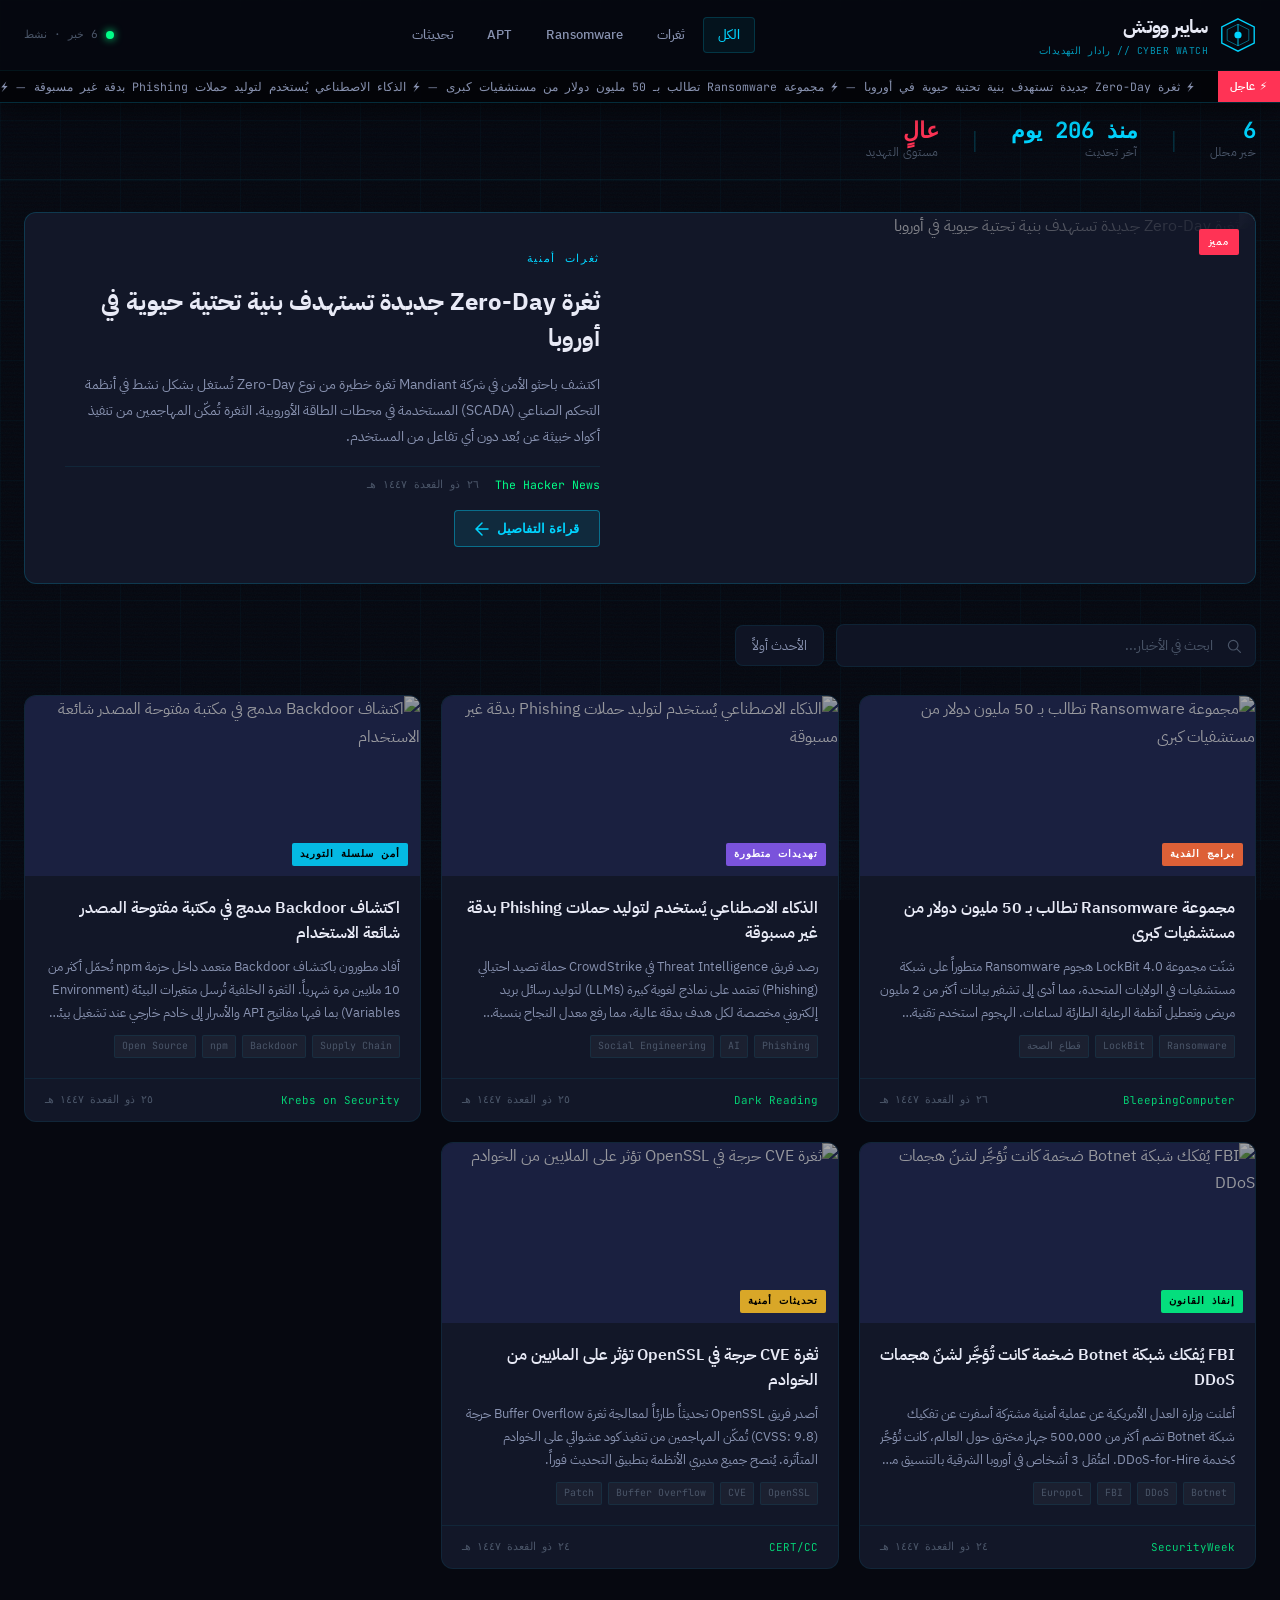
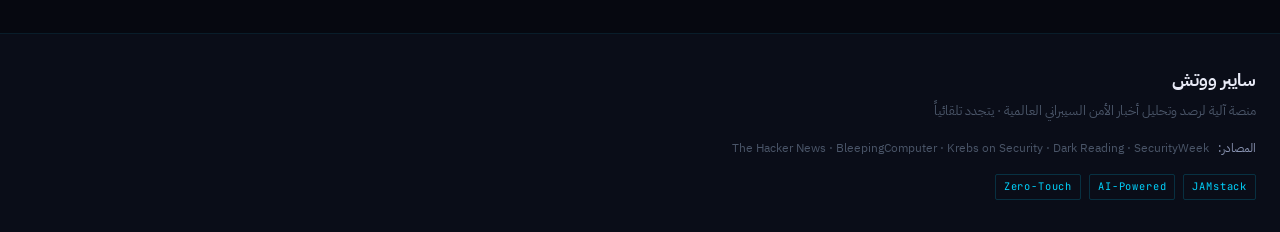
==== index.html @ a2f78c97 "Add files via upload" ====
<!DOCTYPE html>
<html lang="ar" dir="rtl">
<head>
  <meta charset="UTF-8" />
  <meta name="viewport" content="width=device-width, initial-scale=1.0" />
  <title>سايبر ووتش | أخبار الأمن السيبراني</title>
  <meta name="description" content="منصة متخصصة في أخبار الأمن السيبراني العالمية بالعربية" />
  <link rel="preconnect" href="https://fonts.googleapis.com" />
  <link rel="preconnect" href="https://fonts.gstatic.com" crossorigin />
  <link href="https://fonts.googleapis.com/css2?family=IBM+Plex+Sans+Arabic:wght@300;400;500;600;700&family=JetBrains+Mono:wght@400;700&display=swap" rel="stylesheet" />
  <link rel="stylesheet" href="css/style.css" />
</head>
<body>

  <!-- ═══ NOISE OVERLAY ═══ -->
  <div class="noise-overlay" aria-hidden="true"></div>

  <!-- ═══ SCAN LINE EFFECT ═══ -->
  <div class="scanline" aria-hidden="true"></div>

  <!-- ═══ HEADER ═══ -->
  <header class="site-header">
    <div class="header-inner">
      <div class="logo-group">
        <div class="logo-icon" aria-hidden="true">
          <svg viewBox="0 0 40 40" fill="none" xmlns="http://www.w3.org/2000/svg">
            <polygon points="20,2 38,11 38,29 20,38 2,29 2,11" stroke="currentColor" stroke-width="1.5" fill="none"/>
            <polygon points="20,8 32,14 32,26 20,32 8,26 8,14" stroke="currentColor" stroke-width="1" fill="none" opacity="0.5"/>
            <circle cx="20" cy="20" r="4" fill="currentColor"/>
            <line x1="20" y1="8" x2="20" y2="16" stroke="currentColor" stroke-width="1"/>
            <line x1="20" y1="24" x2="20" y2="32" stroke="currentColor" stroke-width="1"/>
          </svg>
        </div>
        <div class="logo-text">
          <span class="logo-main">سايبر ووتش</span>
          <span class="logo-sub">CYBER WATCH // رادار التهديدات</span>
        </div>
      </div>

      <nav class="header-nav" aria-label="التنقل الرئيسي">
        <a href="#" class="nav-link active" data-filter="all">الكل</a>
        <a href="#" class="nav-link" data-filter="ثغرات أمنية">ثغرات</a>
        <a href="#" class="nav-link" data-filter="برامج الفدية">Ransomware</a>
        <a href="#" class="nav-link" data-filter="تهديدات متطورة">APT</a>
        <a href="#" class="nav-link" data-filter="تحديثات أمنية">تحديثات</a>
      </nav>

      <div class="header-status">
        <span class="status-dot" aria-label="النظام نشط"></span>
        <span class="status-text" id="statusText">جارٍ التحميل...</span>
      </div>
    </div>

    <!-- TICKER -->
    <div class="ticker-wrap" aria-label="شريط أخبار عاجلة">
      <div class="ticker-label">⚡ عاجل</div>
      <div class="ticker-track" id="tickerTrack">
        <span>تحميل الأخبار...</span>
      </div>
    </div>
  </header>

  <!-- ═══ HERO STATS ═══ -->
  <section class="stats-bar" aria-label="إحصائيات سريعة">
    <div class="stat-item">
      <span class="stat-number" id="totalArticles">—</span>
      <span class="stat-label">خبر محلل</span>
    </div>
    <div class="stat-divider" aria-hidden="true">|</div>
    <div class="stat-item">
      <span class="stat-number" id="lastUpdate">—</span>
      <span class="stat-label">آخر تحديث</span>
    </div>
    <div class="stat-divider" aria-hidden="true">|</div>
    <div class="stat-item">
      <span class="stat-number threat-level" id="threatLevel">عالٍ</span>
      <span class="stat-label">مستوى التهديد</span>
    </div>
  </section>

  <!-- ═══ MAIN CONTENT ═══ -->
  <main class="site-main" id="main-content">

    <!-- FEATURED ARTICLE -->
    <section class="featured-section" aria-label="الخبر المميز">
      <div id="featuredArticle" class="featured-placeholder">
        <div class="skeleton-featured"></div>
      </div>
    </section>

    <!-- SEARCH & FILTER -->
    <div class="controls-bar">
      <div class="search-wrap">
        <svg class="search-icon" viewBox="0 0 20 20" fill="none" aria-hidden="true">
          <circle cx="9" cy="9" r="6" stroke="currentColor" stroke-width="1.5"/>
          <line x1="13.5" y1="13.5" x2="18" y2="18" stroke="currentColor" stroke-width="1.5" stroke-linecap="round"/>
        </svg>
        <input type="search" id="searchInput" class="search-input" placeholder="ابحث في الأخبار..." aria-label="بحث في الأخبار" />
      </div>
      <div class="sort-wrap">
        <select id="sortSelect" class="sort-select" aria-label="ترتيب النتائج">
          <option value="newest">الأحدث أولاً</option>
          <option value="oldest">الأقدم أولاً</option>
        </select>
      </div>
    </div>

    <!-- ARTICLES GRID -->
    <section class="articles-section" aria-label="الأخبار">
      <div class="grid-container" id="articlesGrid" role="list">
        <!-- Skeleton loaders -->
        <div class="skeleton-card" aria-hidden="true"></div>
        <div class="skeleton-card" aria-hidden="true"></div>
        <div class="skeleton-card" aria-hidden="true"></div>
        <div class="skeleton-card" aria-hidden="true"></div>
        <div class="skeleton-card" aria-hidden="true"></div>
      </div>

      <div class="empty-state hidden" id="emptyState" role="status">
        <div class="empty-icon" aria-hidden="true">⚠</div>
        <p>لا توجد نتائج مطابقة</p>
      </div>

      <div class="error-state hidden" id="errorState" role="alert">
        <div class="error-icon" aria-hidden="true">✕</div>
        <p id="errorMessage">حدث خطأ في تحميل البيانات</p>
        <button class="retry-btn" id="retryBtn">إعادة المحاولة</button>
      </div>
    </section>
  </main>

  <!-- ═══ ARTICLE MODAL ═══ -->
  <div class="modal-overlay hidden" id="articleModal" role="dialog" aria-modal="true" aria-labelledby="modalTitle">
    <div class="modal-box">
      <button class="modal-close" id="modalClose" aria-label="إغلاق">✕</button>
      <div class="modal-content" id="modalContent"></div>
    </div>
  </div>

  <!-- ═══ FOOTER ═══ -->
  <footer class="site-footer">
    <div class="footer-inner">
      <div class="footer-brand">
        <span class="footer-logo">سايبر ووتش</span>
        <p>منصة آلية لرصد وتحليل أخبار الأمن السيبراني العالمية · يتجدد تلقائياً</p>
      </div>
      <div class="footer-sources">
        <span class="footer-label">المصادر:</span>
        <span>The Hacker News · BleepingComputer · Krebs on Security · Dark Reading · SecurityWeek</span>
      </div>
      <div class="footer-tech">
        <span class="tech-badge">JAMstack</span>
        <span class="tech-badge">AI-Powered</span>
        <span class="tech-badge">Zero-Touch</span>
      </div>
    </div>
  </footer>

  <script src="js/script.js"></script>
</body>
</html>
---- css/style.css ----
/* ═══════════════════════════════════════════════════════
   CYBER WATCH — CYBERSECURITY NEWS PLATFORM
   Dark Mode · Arabic RTL · JAMstack
═══════════════════════════════════════════════════════ */

/* ── TOKENS ─────────────────────────────────────────── */
:root {
  --bg-void:        #060810;
  --bg-deep:        #0a0d18;
  --bg-surface:     #0f1424;
  --bg-card:        #121728;
  --bg-card-hover:  #161d35;
  --bg-elevated:    #1a2040;

  --accent-cyan:    #00d4ff;
  --accent-green:   #00ff88;
  --accent-red:     #ff3355;
  --accent-orange:  #ff6b35;
  --accent-purple:  #8b5cf6;

  --text-primary:   #e8eaf6;
  --text-secondary: #8892b0;
  --text-muted:     #4a5568;
  --text-accent:    #00d4ff;

  --border-dim:     rgba(0, 212, 255, 0.08);
  --border-mid:     rgba(0, 212, 255, 0.18);
  --border-bright:  rgba(0, 212, 255, 0.4);

  --glow-cyan:      0 0 20px rgba(0, 212, 255, 0.15);
  --glow-green:     0 0 20px rgba(0, 255, 136, 0.15);
  --glow-red:       0 0 20px rgba(255, 51, 85, 0.2);

  --font-arabic:    'IBM Plex Sans Arabic', system-ui, sans-serif;
  --font-mono:      'JetBrains Mono', 'Courier New', monospace;

  --radius-sm:      4px;
  --radius-md:      8px;
  --radius-lg:      12px;

  --transition:     all 0.25s cubic-bezier(0.4, 0, 0.2, 1);
}

/* ── RESET & BASE ────────────────────────────────────── */
*, *::before, *::after {
  box-sizing: border-box;
  margin: 0;
  padding: 0;
}

html {
  scroll-behavior: smooth;
  font-size: 16px;
}

body {
  font-family: var(--font-arabic);
  background-color: var(--bg-void);
  color: var(--text-primary);
  min-height: 100vh;
  overflow-x: hidden;
  direction: rtl;
  line-height: 1.7;
}

/* ── ATMOSPHERIC EFFECTS ─────────────────────────────── */
.noise-overlay {
  position: fixed;
  inset: 0;
  pointer-events: none;
  z-index: 0;
  opacity: 0.03;
  background-image: url("data:image/svg+xml,%3Csvg viewBox='0 0 200 200' xmlns='http://www.w3.org/2000/svg'%3E%3Cfilter id='n'%3E%3CfeTurbulence type='fractalNoise' baseFrequency='0.9' numOctaves='4' stitchTiles='stitch'/%3E%3C/filter%3E%3Crect width='100%25' height='100%25' filter='url(%23n)' opacity='1'/%3E%3C/svg%3E");
  background-size: 200px;
}

.scanline {
  position: fixed;
  inset: 0;
  pointer-events: none;
  z-index: 1;
  background: repeating-linear-gradient(
    0deg,
    transparent,
    transparent 2px,
    rgba(0, 212, 255, 0.01) 2px,
    rgba(0, 212, 255, 0.01) 4px
  );
}

/* Grid background */
body::before {
  content: '';
  position: fixed;
  inset: 0;
  background-image:
    linear-gradient(rgba(0, 212, 255, 0.03) 1px, transparent 1px),
    linear-gradient(90deg, rgba(0, 212, 255, 0.03) 1px, transparent 1px);
  background-size: 60px 60px;
  pointer-events: none;
  z-index: 0;
}

/* ── HEADER ─────────────────────────────────────────── */
.site-header {
  position: sticky;
  top: 0;
  z-index: 100;
  background: rgba(6, 8, 16, 0.92);
  backdrop-filter: blur(20px);
  -webkit-backdrop-filter: blur(20px);
  border-bottom: 1px solid var(--border-mid);
  box-shadow: 0 4px 30px rgba(0, 0, 0, 0.5);
}

.header-inner {
  max-width: 1400px;
  margin: 0 auto;
  padding: 0 24px;
  height: 70px;
  display: flex;
  align-items: center;
  gap: 32px;
}

/* Logo */
.logo-group {
  display: flex;
  align-items: center;
  gap: 12px;
  flex-shrink: 0;
}

.logo-icon {
  width: 36px;
  height: 36px;
  color: var(--accent-cyan);
  animation: hexPulse 3s ease-in-out infinite;
}

@keyframes hexPulse {
  0%, 100% { opacity: 1; filter: drop-shadow(0 0 6px var(--accent-cyan)); }
  50% { opacity: 0.7; filter: drop-shadow(0 0 12px var(--accent-cyan)); }
}

.logo-text {
  display: flex;
  flex-direction: column;
}

.logo-main {
  font-size: 1.2rem;
  font-weight: 700;
  color: var(--text-primary);
  letter-spacing: -0.02em;
}

.logo-sub {
  font-family: var(--font-mono);
  font-size: 0.6rem;
  color: var(--accent-cyan);
  letter-spacing: 0.05em;
  opacity: 0.7;
}

/* Nav */
.header-nav {
  display: flex;
  gap: 4px;
  flex: 1;
  justify-content: center;
}

.nav-link {
  font-family: var(--font-arabic);
  font-size: 0.82rem;
  font-weight: 500;
  color: var(--text-secondary);
  text-decoration: none;
  padding: 6px 14px;
  border-radius: var(--radius-sm);
  border: 1px solid transparent;
  transition: var(--transition);
  cursor: pointer;
}

.nav-link:hover,
.nav-link.active {
  color: var(--accent-cyan);
  border-color: var(--border-mid);
  background: rgba(0, 212, 255, 0.06);
}

/* Status */
.header-status {
  display: flex;
  align-items: center;
  gap: 8px;
  flex-shrink: 0;
}

.status-dot {
  width: 8px;
  height: 8px;
  border-radius: 50%;
  background: var(--accent-green);
  box-shadow: 0 0 8px var(--accent-green);
  animation: blink 2s ease-in-out infinite;
}

@keyframes blink {
  0%, 100% { opacity: 1; }
  50% { opacity: 0.3; }
}

.status-text {
  font-family: var(--font-mono);
  font-size: 0.7rem;
  color: var(--text-muted);
}

/* Ticker */
.ticker-wrap {
  background: rgba(0, 0, 0, 0.4);
  border-top: 1px solid var(--border-dim);
  height: 32px;
  display: flex;
  align-items: center;
  overflow: hidden;
}

.ticker-label {
  flex-shrink: 0;
  background: var(--accent-red);
  color: white;
  font-size: 0.7rem;
  font-weight: 700;
  padding: 0 12px;
  height: 100%;
  display: flex;
  align-items: center;
  letter-spacing: 0.05em;
}

.ticker-track {
  font-family: var(--font-mono);
  font-size: 0.72rem;
  color: var(--text-secondary);
  padding: 0 24px;
  white-space: nowrap;
  animation: tickerScroll 40s linear infinite;
}

@keyframes tickerScroll {
  from { transform: translateX(-100%); }
  to   { transform: translateX(100vw); }
}

/* ── STATS BAR ──────────────────────────────────────── */
.stats-bar {
  position: relative;
  z-index: 1;
  max-width: 1400px;
  margin: 0 auto;
  padding: 16px 24px;
  display: flex;
  align-items: center;
  gap: 32px;
  border-bottom: 1px solid var(--border-dim);
}

.stat-item {
  display: flex;
  flex-direction: column;
  gap: 2px;
}

.stat-number {
  font-family: var(--font-mono);
  font-size: 1.4rem;
  font-weight: 700;
  color: var(--accent-cyan);
  line-height: 1;
}

.stat-number.threat-level {
  color: var(--accent-red);
}

.stat-label {
  font-size: 0.72rem;
  color: var(--text-muted);
  letter-spacing: 0.03em;
}

.stat-divider {
  color: var(--border-mid);
  font-size: 1.5rem;
}

/* ── MAIN CONTENT ───────────────────────────────────── */
.site-main {
  position: relative;
  z-index: 1;
  max-width: 1400px;
  margin: 0 auto;
  padding: 32px 24px 64px;
}

/* ── FEATURED ARTICLE ───────────────────────────────── */
.featured-section {
  margin-bottom: 40px;
}

.featured-card {
  position: relative;
  border-radius: var(--radius-lg);
  border: 1px solid var(--border-mid);
  overflow: hidden;
  background: var(--bg-card);
  display: grid;
  grid-template-columns: 1fr 1fr;
  min-height: 340px;
  cursor: pointer;
  transition: var(--transition);
}

.featured-card:hover {
  border-color: var(--border-bright);
  box-shadow: var(--glow-cyan);
  transform: translateY(-2px);
}

.featured-image-wrap {
  position: relative;
  overflow: hidden;
}

.featured-image-wrap img {
  width: 100%;
  height: 100%;
  object-fit: cover;
  transition: transform 0.6s ease;
  filter: brightness(0.6) saturate(0.8);
}

.featured-card:hover .featured-image-wrap img {
  transform: scale(1.04);
}

.featured-image-wrap::after {
  content: '';
  position: absolute;
  inset: 0;
  background: linear-gradient(90deg, transparent 40%, var(--bg-card) 100%);
}

.featured-badge {
  position: absolute;
  top: 16px;
  right: 16px;
  z-index: 2;
  background: var(--accent-red);
  color: white;
  font-size: 0.65rem;
  font-weight: 700;
  padding: 4px 10px;
  border-radius: 2px;
  letter-spacing: 0.1em;
}

.featured-body {
  padding: 36px 40px;
  display: flex;
  flex-direction: column;
  justify-content: center;
  gap: 16px;
}

.featured-category {
  font-family: var(--font-mono);
  font-size: 0.7rem;
  color: var(--accent-cyan);
  text-transform: uppercase;
  letter-spacing: 0.15em;
}

.featured-title {
  font-size: 1.5rem;
  font-weight: 700;
  line-height: 1.5;
  color: var(--text-primary);
}

.featured-summary {
  font-size: 0.9rem;
  color: var(--text-secondary);
  line-height: 1.8;
  display: -webkit-box;
  -webkit-line-clamp: 3;
  -webkit-box-orient: vertical;
  overflow: hidden;
}

.featured-meta {
  display: flex;
  align-items: center;
  gap: 16px;
  padding-top: 8px;
  border-top: 1px solid var(--border-dim);
}

.meta-source {
  font-family: var(--font-mono);
  font-size: 0.72rem;
  color: var(--accent-green);
}

.meta-date {
  font-family: var(--font-mono);
  font-size: 0.7rem;
  color: var(--text-muted);
}

.featured-cta {
  display: inline-flex;
  align-items: center;
  gap: 8px;
  background: rgba(0, 212, 255, 0.1);
  border: 1px solid var(--border-bright);
  color: var(--accent-cyan);
  padding: 10px 20px;
  border-radius: var(--radius-sm);
  font-size: 0.82rem;
  font-weight: 600;
  text-decoration: none;
  cursor: pointer;
  transition: var(--transition);
  align-self: flex-start;
}

.featured-cta:hover {
  background: rgba(0, 212, 255, 0.18);
}

/* ── CONTROLS ───────────────────────────────────────── */
.controls-bar {
  display: flex;
  gap: 12px;
  margin-bottom: 28px;
  align-items: center;
}

.search-wrap {
  position: relative;
  flex: 1;
  max-width: 420px;
}

.search-icon {
  position: absolute;
  right: 14px;
  top: 50%;
  transform: translateY(-50%);
  width: 16px;
  height: 16px;
  color: var(--text-muted);
  pointer-events: none;
}

.search-input {
  width: 100%;
  background: var(--bg-surface);
  border: 1px solid var(--border-dim);
  border-radius: var(--radius-md);
  color: var(--text-primary);
  font-family: var(--font-arabic);
  font-size: 0.88rem;
  padding: 10px 42px 10px 16px;
  transition: var(--transition);
  outline: none;
  direction: rtl;
}

.search-input::placeholder { color: var(--text-muted); }

.search-input:focus {
  border-color: var(--border-bright);
  background: var(--bg-card);
  box-shadow: var(--glow-cyan);
}

.sort-select {
  background: var(--bg-surface);
  border: 1px solid var(--border-dim);
  border-radius: var(--radius-md);
  color: var(--text-secondary);
  font-family: var(--font-arabic);
  font-size: 0.82rem;
  padding: 10px 16px;
  cursor: pointer;
  transition: var(--transition);
  outline: none;
  appearance: none;
}

.sort-select:focus {
  border-color: var(--border-bright);
}

/* ── NEWS GRID ──────────────────────────────────────── */
.grid-container {
  display: grid;
  grid-template-columns: repeat(3, 1fr);
  gap: 20px;
}

/* ── NEWS CARD ──────────────────────────────────────── */
.news-card {
  background: var(--bg-card);
  border: 1px solid var(--border-dim);
  border-radius: var(--radius-lg);
  overflow: hidden;
  cursor: pointer;
  transition: var(--transition);
  display: flex;
  flex-direction: column;
  position: relative;
  animation: cardIn 0.5s ease both;
}

@keyframes cardIn {
  from { opacity: 0; transform: translateY(16px); }
  to   { opacity: 1; transform: translateY(0); }
}

.news-card:hover {
  border-color: var(--border-bright);
  background: var(--bg-card-hover);
  box-shadow: var(--glow-cyan);
  transform: translateY(-3px);
}

/* Accent line on hover */
.news-card::before {
  content: '';
  position: absolute;
  top: 0;
  right: 0;
  left: 0;
  height: 2px;
  background: linear-gradient(90deg, var(--accent-cyan), var(--accent-purple));
  opacity: 0;
  transition: opacity 0.25s ease;
}

.news-card:hover::before {
  opacity: 1;
}

.card-image-wrap {
  position: relative;
  height: 180px;
  overflow: hidden;
  background: var(--bg-elevated);
}

.card-image-wrap img {
  width: 100%;
  height: 100%;
  object-fit: cover;
  filter: brightness(0.65) saturate(0.7);
  transition: transform 0.5s ease, filter 0.3s ease;
}

.news-card:hover .card-image-wrap img {
  transform: scale(1.06);
  filter: brightness(0.75) saturate(0.85);
}

.card-category {
  position: absolute;
  bottom: 10px;
  right: 12px;
  font-family: var(--font-mono);
  font-size: 0.62rem;
  font-weight: 700;
  letter-spacing: 0.1em;
  padding: 3px 8px;
  border-radius: 2px;
  text-transform: uppercase;
}

.category-vuln    { background: rgba(255, 51, 85, 0.85); color: #fff; }
.category-ransomware { background: rgba(255, 107, 53, 0.85); color: #fff; }
.category-apt     { background: rgba(139, 92, 246, 0.85); color: #fff; }
.category-supply  { background: rgba(0, 212, 255, 0.85); color: #000; }
.category-law     { background: rgba(0, 255, 136, 0.85); color: #000; }
.category-patch   { background: rgba(251, 191, 36, 0.85); color: #000; }
.category-default { background: rgba(72, 85, 99, 0.85); color: #e8eaf6; }

.card-body {
  padding: 20px;
  display: flex;
  flex-direction: column;
  gap: 10px;
  flex: 1;
}

.card-title {
  font-size: 0.97rem;
  font-weight: 600;
  color: var(--text-primary);
  line-height: 1.6;
  display: -webkit-box;
  -webkit-line-clamp: 2;
  -webkit-box-orient: vertical;
  overflow: hidden;
}

.card-summary {
  font-size: 0.82rem;
  color: var(--text-secondary);
  line-height: 1.75;
  display: -webkit-box;
  -webkit-line-clamp: 3;
  -webkit-box-orient: vertical;
  overflow: hidden;
  flex: 1;
}

.card-tags {
  display: flex;
  flex-wrap: wrap;
  gap: 6px;
}

.card-tag {
  font-family: var(--font-mono);
  font-size: 0.62rem;
  color: var(--text-muted);
  background: rgba(255,255,255,0.04);
  border: 1px solid var(--border-dim);
  padding: 2px 7px;
  border-radius: 2px;
  transition: var(--transition);
}

.news-card:hover .card-tag {
  border-color: var(--border-mid);
  color: var(--text-secondary);
}

.card-footer {
  padding: 12px 20px;
  border-top: 1px solid var(--border-dim);
  display: flex;
  align-items: center;
  justify-content: space-between;
}

.card-source {
  font-family: var(--font-mono);
  font-size: 0.68rem;
  color: var(--accent-green);
  opacity: 0.8;
}

.card-date {
  font-family: var(--font-mono);
  font-size: 0.66rem;
  color: var(--text-muted);
}

/* ── SKELETON LOADERS ───────────────────────────────── */
@keyframes shimmer {
  0%   { background-position: -400px 0; }
  100% { background-position: 400px 0; }
}

.skeleton-featured,
.skeleton-card {
  background: var(--bg-card);
  border: 1px solid var(--border-dim);
  border-radius: var(--radius-lg);
  overflow: hidden;
  position: relative;
}

.skeleton-featured {
  height: 340px;
}

.skeleton-card {
  height: 360px;
}

.skeleton-featured::after,
.skeleton-card::after {
  content: '';
  position: absolute;
  inset: 0;
  background: linear-gradient(
    90deg,
    transparent 0%,
    rgba(0, 212, 255, 0.04) 50%,
    transparent 100%
  );
  background-size: 400px 100%;
  animation: shimmer 1.5s ease-in-out infinite;
}

/* ── EMPTY & ERROR STATES ───────────────────────────── */
.hidden { display: none !important; }

.empty-state,
.error-state {
  grid-column: 1 / -1;
  display: flex;
  flex-direction: column;
  align-items: center;
  gap: 12px;
  padding: 80px 20px;
  color: var(--text-muted);
  font-size: 0.9rem;
}

.empty-icon,
.error-icon {
  font-size: 2.5rem;
  opacity: 0.3;
}

.retry-btn {
  background: rgba(0, 212, 255, 0.1);
  border: 1px solid var(--border-mid);
  color: var(--accent-cyan);
  padding: 8px 20px;
  border-radius: var(--radius-sm);
  font-family: var(--font-arabic);
  font-size: 0.85rem;
  cursor: pointer;
  transition: var(--transition);
}

.retry-btn:hover {
  background: rgba(0, 212, 255, 0.18);
}

/* ── MODAL ──────────────────────────────────────────── */
.modal-overlay {
  position: fixed;
  inset: 0;
  z-index: 200;
  background: rgba(0, 0, 0, 0.85);
  backdrop-filter: blur(8px);
  display: flex;
  align-items: center;
  justify-content: center;
  padding: 24px;
  animation: fadeIn 0.2s ease;
}

@keyframes fadeIn {
  from { opacity: 0; }
  to   { opacity: 1; }
}

.modal-box {
  background: var(--bg-surface);
  border: 1px solid var(--border-mid);
  border-radius: var(--radius-lg);
  max-width: 700px;
  width: 100%;
  max-height: 85vh;
  overflow-y: auto;
  position: relative;
  box-shadow: 0 20px 60px rgba(0,0,0,0.6), var(--glow-cyan);
  animation: slideUp 0.3s ease;
}

@keyframes slideUp {
  from { transform: translateY(20px); opacity: 0; }
  to   { transform: translateY(0); opacity: 1; }
}

.modal-close {
  position: sticky;
  top: 16px;
  float: left;
  margin: 16px;
  background: rgba(255,255,255,0.06);
  border: 1px solid var(--border-mid);
  color: var(--text-secondary);
  width: 32px;
  height: 32px;
  border-radius: 50%;
  cursor: pointer;
  font-size: 0.85rem;
  display: flex;
  align-items: center;
  justify-content: center;
  transition: var(--transition);
  z-index: 1;
}

.modal-close:hover {
  background: rgba(255, 51, 85, 0.2);
  border-color: var(--accent-red);
  color: var(--accent-red);
}

.modal-content {
  padding: 32px 36px;
}

.modal-category {
  font-family: var(--font-mono);
  font-size: 0.7rem;
  color: var(--accent-cyan);
  letter-spacing: 0.15em;
  text-transform: uppercase;
  margin-bottom: 12px;
}

.modal-title {
  font-size: 1.35rem;
  font-weight: 700;
  line-height: 1.6;
  color: var(--text-primary);
  margin-bottom: 20px;
}

.modal-image {
  width: 100%;
  height: 220px;
  object-fit: cover;
  border-radius: var(--radius-md);
  margin-bottom: 20px;
  filter: brightness(0.7) saturate(0.8);
}

.modal-summary {
  font-size: 0.92rem;
  color: var(--text-secondary);
  line-height: 1.9;
  margin-bottom: 24px;
}

.modal-meta {
  display: flex;
  align-items: center;
  gap: 20px;
  padding-top: 20px;
  border-top: 1px solid var(--border-dim);
}

.modal-source-link {
  font-family: var(--font-mono);
  font-size: 0.75rem;
  color: var(--accent-green);
  text-decoration: none;
}

.modal-source-link:hover {
  text-decoration: underline;
}

.modal-date {
  font-family: var(--font-mono);
  font-size: 0.72rem;
  color: var(--text-muted);
}

.modal-tags {
  display: flex;
  flex-wrap: wrap;
  gap: 6px;
  margin-top: 16px;
}

/* ── FOOTER ─────────────────────────────────────────── */
.site-footer {
  position: relative;
  z-index: 1;
  border-top: 1px solid var(--border-dim);
  background: var(--bg-deep);
}

.footer-inner {
  max-width: 1400px;
  margin: 0 auto;
  padding: 32px 24px;
  display: flex;
  flex-direction: column;
  gap: 16px;
  align-items: flex-start;
}

.footer-logo {
  font-size: 1.1rem;
  font-weight: 700;
  color: var(--text-primary);
}

.footer-brand p {
  font-size: 0.8rem;
  color: var(--text-muted);
  margin-top: 4px;
}

.footer-sources {
  font-size: 0.75rem;
  color: var(--text-muted);
}

.footer-label {
  color: var(--text-secondary);
  margin-left: 6px;
}

.footer-tech {
  display: flex;
  gap: 8px;
}

.tech-badge {
  font-family: var(--font-mono);
  font-size: 0.65rem;
  color: var(--accent-cyan);
  border: 1px solid var(--border-mid);
  padding: 3px 8px;
  border-radius: 2px;
  letter-spacing: 0.08em;
}

/* ── RESPONSIVE ─────────────────────────────────────── */
@media (max-width: 1100px) {
  .grid-container {
    grid-template-columns: repeat(2, 1fr);
  }
}

@media (max-width: 768px) {
  .header-inner {
    height: auto;
    padding: 14px 16px;
    flex-wrap: wrap;
    gap: 12px;
  }

  .header-nav {
    order: 3;
    width: 100%;
    flex-wrap: wrap;
    justify-content: flex-start;
  }

  .featured-card {
    grid-template-columns: 1fr;
  }

  .featured-image-wrap {
    height: 200px;
  }

  .featured-image-wrap::after {
    background: linear-gradient(0deg, var(--bg-card) 0%, transparent 60%);
  }

  .featured-body {
    padding: 24px 20px;
  }

  .featured-title {
    font-size: 1.2rem;
  }

  .grid-container {
    grid-template-columns: 1fr;
  }

  .stats-bar {
    gap: 16px;
    padding: 12px 16px;
    overflow-x: auto;
  }

  .controls-bar {
    flex-wrap: wrap;
  }

  .search-wrap {
    max-width: 100%;
  }

  .modal-content {
    padding: 20px;
  }

  .modal-title {
    font-size: 1.1rem;
  }
}

@media (max-width: 480px) {
  .stat-divider { display: none; }
  .logo-sub { display: none; }
}

/* ── SCROLLBAR ──────────────────────────────────────── */
::-webkit-scrollbar { width: 6px; height: 6px; }
::-webkit-scrollbar-track { background: var(--bg-void); }
::-webkit-scrollbar-thumb {
  background: rgba(0, 212, 255, 0.2);
  border-radius: 3px;
}
::-webkit-scrollbar-thumb:hover {
  background: rgba(0, 212, 255, 0.4);
}

/* ── FOCUS STYLES (A11Y) ────────────────────────────── */
*:focus-visible {
  outline: 2px solid var(--accent-cyan);
  outline-offset: 2px;
}
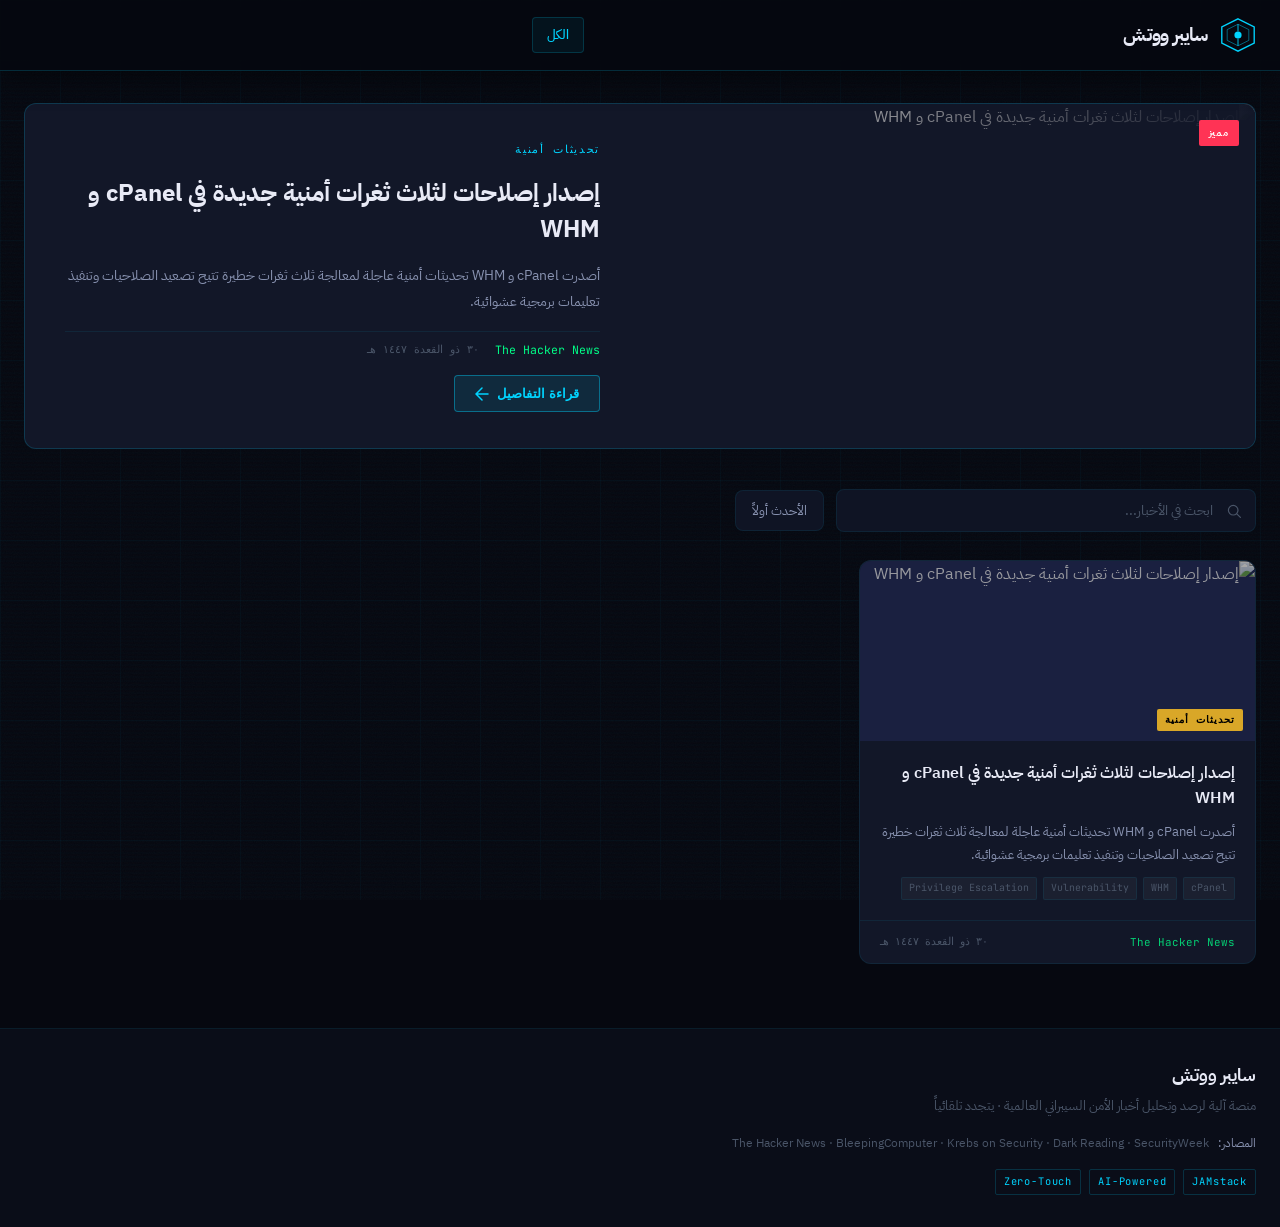
==== commit f4481fb0: "update" ====
--- a/index.html
+++ b/index.html
@@ -33,50 +33,14 @@
         </div>
         <div class="logo-text">
           <span class="logo-main">سايبر ووتش</span>
-          <span class="logo-sub">CYBER WATCH // رادار التهديدات</span>
         </div>
       </div>
 
       <nav class="header-nav" aria-label="التنقل الرئيسي">
         <a href="#" class="nav-link active" data-filter="all">الكل</a>
-        <a href="#" class="nav-link" data-filter="ثغرات أمنية">ثغرات</a>
-        <a href="#" class="nav-link" data-filter="برامج الفدية">Ransomware</a>
-        <a href="#" class="nav-link" data-filter="تهديدات متطورة">APT</a>
-        <a href="#" class="nav-link" data-filter="تحديثات أمنية">تحديثات</a>
       </nav>
-
-      <div class="header-status">
-        <span class="status-dot" aria-label="النظام نشط"></span>
-        <span class="status-text" id="statusText">جارٍ التحميل...</span>
-      </div>
-    </div>
-
-    <!-- TICKER -->
-    <div class="ticker-wrap" aria-label="شريط أخبار عاجلة">
-      <div class="ticker-label">⚡ عاجل</div>
-      <div class="ticker-track" id="tickerTrack">
-        <span>تحميل الأخبار...</span>
-      </div>
     </div>
   </header>
-
-  <!-- ═══ HERO STATS ═══ -->
-  <section class="stats-bar" aria-label="إحصائيات سريعة">
-    <div class="stat-item">
-      <span class="stat-number" id="totalArticles">—</span>
-      <span class="stat-label">خبر محلل</span>
-    </div>
-    <div class="stat-divider" aria-hidden="true">|</div>
-    <div class="stat-item">
-      <span class="stat-number" id="lastUpdate">—</span>
-      <span class="stat-label">آخر تحديث</span>
-    </div>
-    <div class="stat-divider" aria-hidden="true">|</div>
-    <div class="stat-item">
-      <span class="stat-number threat-level" id="threatLevel">عالٍ</span>
-      <span class="stat-label">مستوى التهديد</span>
-    </div>
-  </section>
 
   <!-- ═══ MAIN CONTENT ═══ -->
   <main class="site-main" id="main-content">
@@ -129,14 +93,6 @@
     </section>
   </main>
 
-  <!-- ═══ ARTICLE MODAL ═══ -->
-  <div class="modal-overlay hidden" id="articleModal" role="dialog" aria-modal="true" aria-labelledby="modalTitle">
-    <div class="modal-box">
-      <button class="modal-close" id="modalClose" aria-label="إغلاق">✕</button>
-      <div class="modal-content" id="modalContent"></div>
-    </div>
-  </div>
-
   <!-- ═══ FOOTER ═══ -->
   <footer class="site-footer">
     <div class="footer-inner">
--- a/css/style.css
+++ b/css/style.css
@@ -1008,6 +1008,150 @@
   .logo-sub { display: none; }
 }
 
+/* ── ARTICLE PAGE ───────────────────────────────────── */
+.logo-back {
+  display: flex;
+  align-items: center;
+  color: var(--text-secondary);
+  text-decoration: none;
+  padding: 6px 10px;
+  border-radius: var(--radius-sm);
+  transition: var(--transition);
+  flex-shrink: 0;
+}
+
+.logo-back:hover {
+  color: var(--accent-cyan);
+  background: rgba(0, 212, 255, 0.06);
+}
+
+.logo-main-link {
+  text-decoration: none;
+  display: flex;
+  align-items: center;
+  gap: 12px;
+}
+
+.article-main {
+  position: relative;
+  z-index: 1;
+  max-width: 780px;
+  margin: 0 auto;
+  padding: 48px 24px 80px;
+}
+
+.article-loading {
+  margin-top: 16px;
+}
+
+.article-container {
+  display: flex;
+  flex-direction: column;
+  gap: 28px;
+}
+
+.article-header {
+  display: flex;
+  flex-direction: column;
+  gap: 12px;
+}
+
+.article-category {
+  font-family: var(--font-mono);
+  font-size: 0.7rem;
+  color: var(--accent-cyan);
+  text-transform: uppercase;
+  letter-spacing: 0.15em;
+}
+
+.article-title {
+  font-size: 1.8rem;
+  font-weight: 700;
+  line-height: 1.5;
+  color: var(--text-primary);
+}
+
+.article-meta {
+  display: flex;
+  align-items: center;
+  gap: 16px;
+  padding-top: 8px;
+  border-top: 1px solid var(--border-dim);
+}
+
+.article-source {
+  font-family: var(--font-mono);
+  font-size: 0.72rem;
+  color: var(--accent-green);
+}
+
+.article-date {
+  font-family: var(--font-mono);
+  font-size: 0.7rem;
+  color: var(--text-muted);
+}
+
+.article-image {
+  width: 100%;
+  max-height: 420px;
+  object-fit: cover;
+  border-radius: var(--radius-lg);
+  filter: brightness(0.75) saturate(0.85);
+  border: 1px solid var(--border-dim);
+}
+
+.article-body {
+  display: flex;
+  flex-direction: column;
+  gap: 16px;
+}
+
+.article-paragraph {
+  font-size: 0.97rem;
+  color: var(--text-secondary);
+  line-height: 2;
+}
+
+.article-tags {
+  display: flex;
+  flex-wrap: wrap;
+  gap: 6px;
+}
+
+.article-source-link-wrap {
+  padding-top: 20px;
+  border-top: 1px solid var(--border-dim);
+}
+
+.article-source-link {
+  font-family: var(--font-mono);
+  font-size: 0.82rem;
+  color: var(--accent-cyan);
+  text-decoration: none;
+  border: 1px solid var(--border-mid);
+  padding: 10px 20px;
+  border-radius: var(--radius-sm);
+  display: inline-flex;
+  align-items: center;
+  gap: 8px;
+  transition: var(--transition);
+}
+
+.article-source-link:hover {
+  background: rgba(0, 212, 255, 0.08);
+  border-color: var(--border-bright);
+}
+
+@media (max-width: 768px) {
+  .article-title {
+    font-size: 1.35rem;
+  }
+
+  .article-main {
+    padding: 32px 16px 64px;
+  }
+}
+
 /* ── SCROLLBAR ──────────────────────────────────────── */
 ::-webkit-scrollbar { width: 6px; height: 6px; }
 ::-webkit-scrollbar-track { background: var(--bg-void); }
